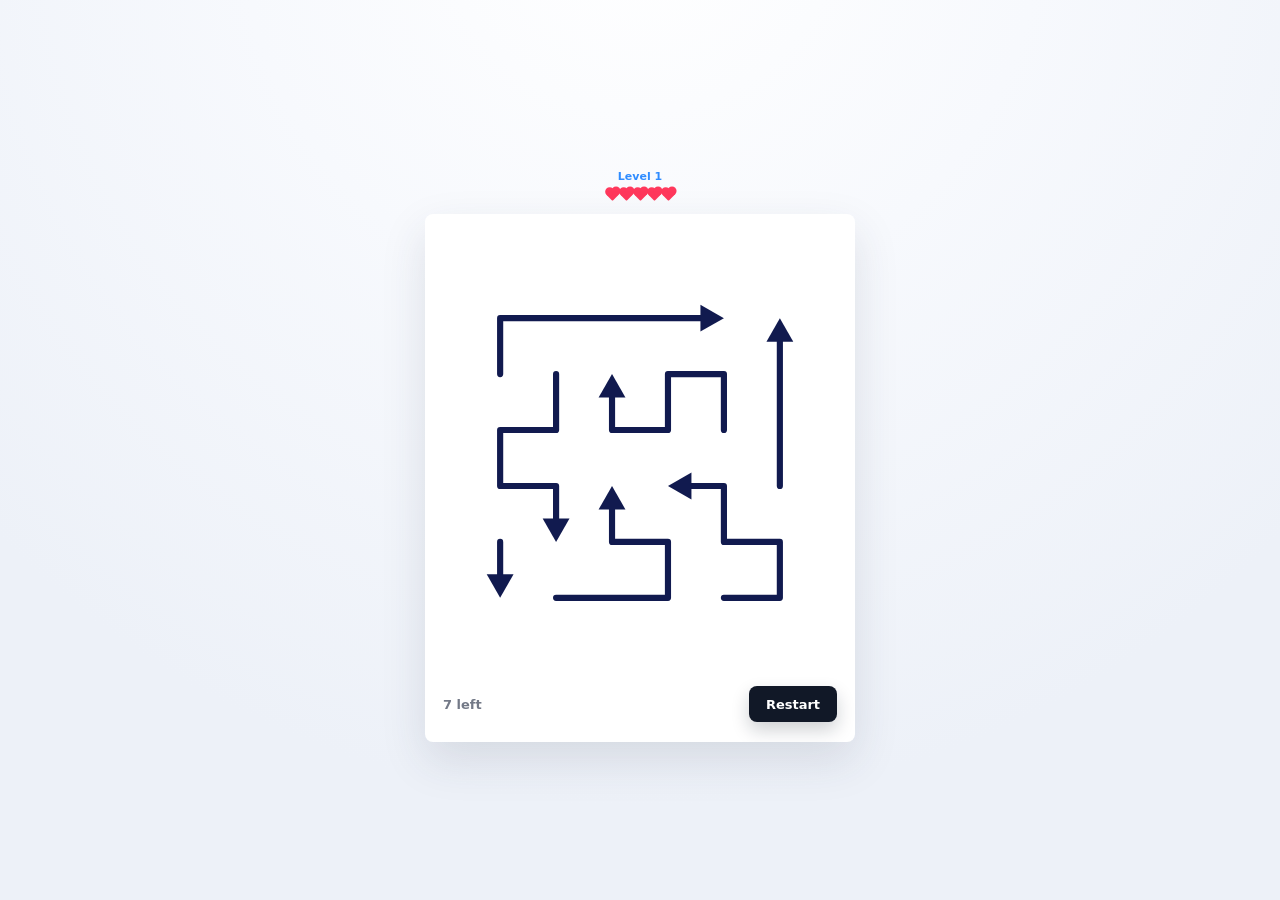
==== index.html @ 6903a0c2 "Initial arrow puzzle prototype" ====
<!doctype html>
<html lang="en">
  <head>
    <meta charset="utf-8">
    <meta name="viewport" content="width=device-width, initial-scale=1">
    <title>Arrow Puzzle</title>
    <link rel="stylesheet" href="src/styles.css">
  </head>
  <body>
    <div class="app-shell">
      <header class="top-bar" aria-label="Game status">
        <div class="level-pill">
          <span class="level-label">Level 1</span>
          <div class="hearts" aria-label="5 hearts">
            <span class="heart"></span>
            <span class="heart"></span>
            <span class="heart"></span>
            <span class="heart"></span>
            <span class="heart"></span>
          </div>
        </div>
      </header>

      <main class="game-card">
        <section class="board-stage" aria-label="Arrow puzzle board">
          <canvas id="game-canvas" width="420" height="420" aria-label="Level 1 puzzle"></canvas>
        </section>

        <footer class="game-footer">
          <span id="remaining-label">12 left</span>
          <button id="restart-button" type="button">Restart</button>
        </footer>

        <div id="clear-panel" class="clear-panel" hidden>
          <p>LEVEL CLEAR</p>
          <button id="clear-restart" type="button">Next Level</button>
        </div>
      </main>
    </div>

    <script src="src/puzzle-rules.js" defer></script>
    <script src="src/puzzle-solver.js" defer></script>
    <script src="src/puzzle-generator.js" defer></script>
    <script src="src/main.js" defer></script>
  </body>
</html>
---- src/styles.css ----
:root {
  color-scheme: light;
  --bg: #edf1f8;
  --card: #ffffff;
  --ink: #111827;
  --muted: #737987;
  --line: #171717;
  --accent: #2f8cff;
  --danger: #ff385c;
  --success: #1f9d63;
}

* {
  box-sizing: border-box;
}

html,
body {
  min-height: 100%;
}

body {
  margin: 0;
  background:
    radial-gradient(circle at 50% -10%, #ffffff 0, #f7f9fd 34%, var(--bg) 76%);
  color: var(--ink);
  font-family: Inter, ui-sans-serif, system-ui, -apple-system, BlinkMacSystemFont, "Segoe UI", sans-serif;
}

button {
  border: 0;
  color: inherit;
  font: inherit;
  cursor: pointer;
}

.app-shell {
  min-height: 100vh;
  display: flex;
  flex-direction: column;
  align-items: center;
  padding: 20px 14px 28px;
}

.top-bar {
  width: min(100%, 430px);
  min-height: 56px;
  display: flex;
  align-items: center;
  justify-content: center;
}

.level-pill {
  display: grid;
  gap: 5px;
  justify-items: center;
}

.level-label {
  color: var(--accent);
  font-size: 11px;
  font-weight: 800;
  line-height: 1;
}

.hearts {
  display: flex;
  gap: 5px;
  align-items: center;
  height: 14px;
}

.heart {
  position: relative;
  width: 9px;
  height: 9px;
  background: var(--danger);
  transform: rotate(-45deg);
  border-radius: 1px;
}

.heart::before,
.heart::after {
  content: "";
  position: absolute;
  width: 9px;
  height: 9px;
  background: var(--danger);
  border-radius: 50%;
}

.heart::before {
  top: -4.5px;
  left: 0;
}

.heart::after {
  left: 4.5px;
  top: 0;
}

.game-card {
  position: relative;
  width: min(100%, 430px);
  background: var(--card);
  border-radius: 8px;
  box-shadow: 0 18px 45px rgba(43, 52, 76, 0.13);
  overflow: hidden;
}

.board-stage {
  position: relative;
  display: grid;
  place-items: center;
  padding: clamp(18px, 7vw, 34px) clamp(12px, 5vw, 26px) 16px;
  min-height: min(74vh, 500px);
}

#game-canvas {
  width: min(100%, 420px);
  aspect-ratio: 1;
  display: block;
  touch-action: none;
  user-select: none;
}

.game-footer {
  min-height: 58px;
  display: flex;
  align-items: center;
  justify-content: space-between;
  gap: 12px;
  padding: 0 18px 18px;
  color: var(--muted);
  font-size: 13px;
  font-weight: 700;
}

#restart-button,
#clear-restart {
  min-width: 88px;
  min-height: 36px;
  border-radius: 8px;
  background: var(--ink);
  color: #ffffff;
  font-size: 13px;
  font-weight: 800;
  box-shadow: 0 8px 18px rgba(17, 24, 39, 0.2);
}

#restart-button:active,
#clear-restart:active {
  transform: translateY(1px);
}

.clear-panel {
  position: absolute;
  inset: 0;
  z-index: 2;
  display: grid;
  place-items: center;
  align-content: center;
  gap: 16px;
  background: rgba(255, 255, 255, 0.84);
  backdrop-filter: blur(5px);
}

.clear-panel[hidden] {
  display: none;
}

.clear-panel p {
  margin: 0;
  color: var(--success);
  font-size: clamp(26px, 9vw, 42px);
  font-weight: 900;
  letter-spacing: 0;
}

@media (min-width: 720px) {
  .app-shell {
    justify-content: center;
    padding-top: 28px;
  }

  .board-stage {
    min-height: 470px;
  }
}
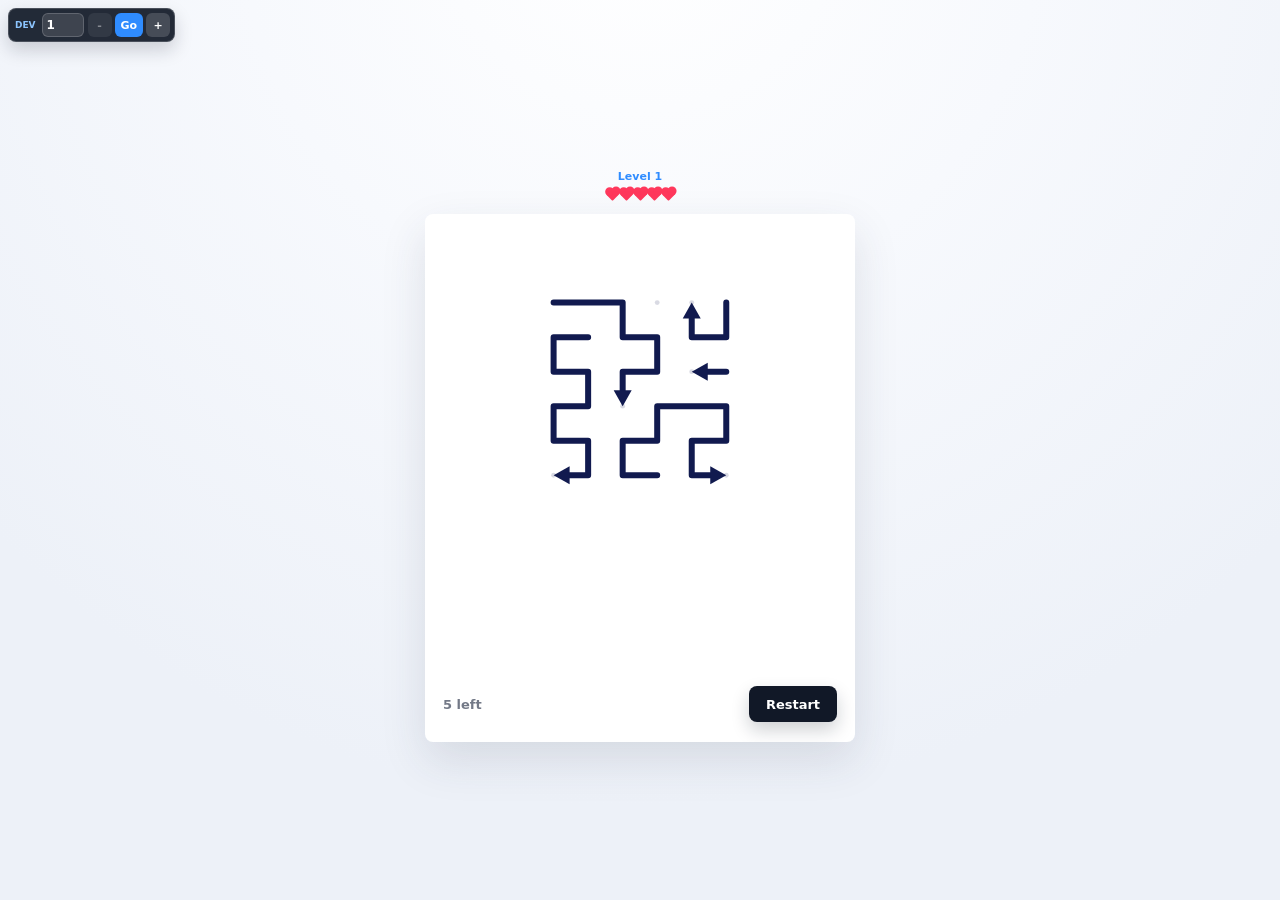
==== commit 5b4be4fa: "푸시" ====
--- a/index.html
+++ b/index.html
@@ -40,7 +40,8 @@
 
     <script src="src/puzzle-rules.js" defer></script>
     <script src="src/puzzle-solver.js" defer></script>
-    <script src="src/puzzle-generator.js" defer></script>
+    <script src="src/levels.js" defer></script>
+    <script src="src/dev-config.js" defer></script>
     <script src="src/main.js" defer></script>
   </body>
 </html>
--- a/src/styles.css
+++ b/src/styles.css
@@ -8,6 +8,8 @@
   --accent: #2f8cff;
   --danger: #ff385c;
   --success: #1f9d63;
+  --dev-panel: rgba(17, 24, 39, 0.92);
+  --dev-line: rgba(255, 255, 255, 0.18);
 }
 
 * {
@@ -110,16 +112,18 @@
 
 .board-stage {
   position: relative;
-  display: grid;
-  place-items: center;
+  display: block;
+  overflow: auto;
+  text-align: center;
   padding: clamp(18px, 7vw, 34px) clamp(12px, 5vw, 26px) 16px;
   min-height: min(74vh, 500px);
 }
 
+/* The canvas is sized explicitly in px by main.js (fixed point spacing). It
+   centres when it fits the stage and scrolls when a large board overflows. */
 #game-canvas {
-  width: min(100%, 420px);
-  aspect-ratio: 1;
-  display: block;
+  display: inline-block;
+  max-width: none;
   touch-action: none;
   user-select: none;
 }
@@ -151,6 +155,12 @@
 #restart-button:active,
 #clear-restart:active {
   transform: translateY(1px);
+}
+
+#clear-restart:disabled {
+  cursor: default;
+  opacity: 0.55;
+  transform: none;
 }
 
 .clear-panel {
@@ -177,6 +187,172 @@
   letter-spacing: 0;
 }
 
+.dev-stage-picker {
+  position: fixed;
+  top: 8px;
+  left: 8px;
+  z-index: 10;
+  display: flex;
+  align-items: center;
+  gap: 4px;
+  width: auto;
+  max-width: calc(100vw - 16px);
+  min-height: 30px;
+  padding: 4px;
+  border: 1px solid var(--dev-line);
+  border-radius: 8px;
+  background: var(--dev-panel);
+  color: #ffffff;
+  box-shadow: 0 8px 18px rgba(17, 24, 39, 0.18);
+}
+
+.dev-stage-title {
+  flex: 0 0 auto;
+  margin: 0;
+  padding: 0 2px;
+  color: #8cc5ff;
+  font-size: 9px;
+  font-weight: 900;
+  letter-spacing: 0;
+}
+
+.dev-stage-field {
+  display: block;
+  color: rgba(255, 255, 255, 0.76);
+  font-size: 11px;
+  font-weight: 800;
+}
+
+.dev-stage-field span {
+  position: absolute;
+  width: 1px;
+  height: 1px;
+  overflow: hidden;
+  clip: rect(0 0 0 0);
+  white-space: nowrap;
+}
+
+.dev-stage-field input {
+  width: 42px;
+  height: 24px;
+  border: 1px solid var(--dev-line);
+  border-radius: 6px;
+  background: rgba(255, 255, 255, 0.12);
+  color: #ffffff;
+  font: inherit;
+  font-size: 12px;
+  outline: 0;
+  padding: 0 4px;
+}
+
+.dev-stage-field input:focus {
+  border-color: #8cc5ff;
+}
+
+.dev-stage-actions {
+  display: flex;
+  gap: 3px;
+  margin: 0;
+}
+
+.dev-stage-actions button {
+  min-width: 24px;
+  min-height: 24px;
+  border-radius: 6px;
+  background: rgba(255, 255, 255, 0.16);
+  color: #ffffff;
+  font-size: 11px;
+  font-weight: 900;
+  line-height: 1;
+}
+
+.dev-stage-actions button:disabled {
+  cursor: default;
+  opacity: 0.45;
+}
+
+.dev-stage-actions [data-dev-stage-play] {
+  background: var(--accent);
+}
+
+.dev-stage-status {
+  position: absolute;
+  width: 1px;
+  height: 1px;
+  margin: 0;
+  overflow: hidden;
+  clip: rect(0 0 0 0);
+  white-space: nowrap;
+}
+
+.debug-order-panel {
+  position: fixed;
+  right: 8px;
+  bottom: 8px;
+  z-index: 10;
+  display: grid;
+  grid-template-columns: auto minmax(96px, 150px);
+  align-items: center;
+  gap: 5px 8px;
+  max-width: calc(100vw - 16px);
+  padding: 8px;
+  border: 1px solid var(--dev-line);
+  border-radius: 8px;
+  background: var(--dev-panel);
+  color: #ffffff;
+  box-shadow: 0 8px 18px rgba(17, 24, 39, 0.18);
+}
+
+.debug-order-panel[hidden] {
+  display: none;
+}
+
+.debug-order-title {
+  color: #8cc5ff;
+  font-size: 9px;
+  font-weight: 900;
+  letter-spacing: 0;
+}
+
+.debug-order-panel input[type="range"] {
+  width: 100%;
+}
+
+.debug-order-actions {
+  grid-column: 1 / -1;
+  display: flex;
+  gap: 4px;
+}
+
+.debug-order-actions button {
+  min-width: 34px;
+  min-height: 26px;
+  border-radius: 6px;
+  background: rgba(255, 255, 255, 0.16);
+  color: #ffffff;
+  font-size: 11px;
+  font-weight: 900;
+  line-height: 1;
+}
+
+.debug-order-actions button:disabled {
+  cursor: default;
+  opacity: 0.45;
+}
+
+.debug-order-actions [data-debug-order-all] {
+  background: var(--accent);
+}
+
+.debug-order-status {
+  grid-column: 1 / -1;
+  margin: 0;
+  color: rgba(255, 255, 255, 0.78);
+  font-size: 10px;
+  font-weight: 800;
+  text-align: center;
+}
+
 @media (min-width: 720px) {
   .app-shell {
     justify-content: center;
